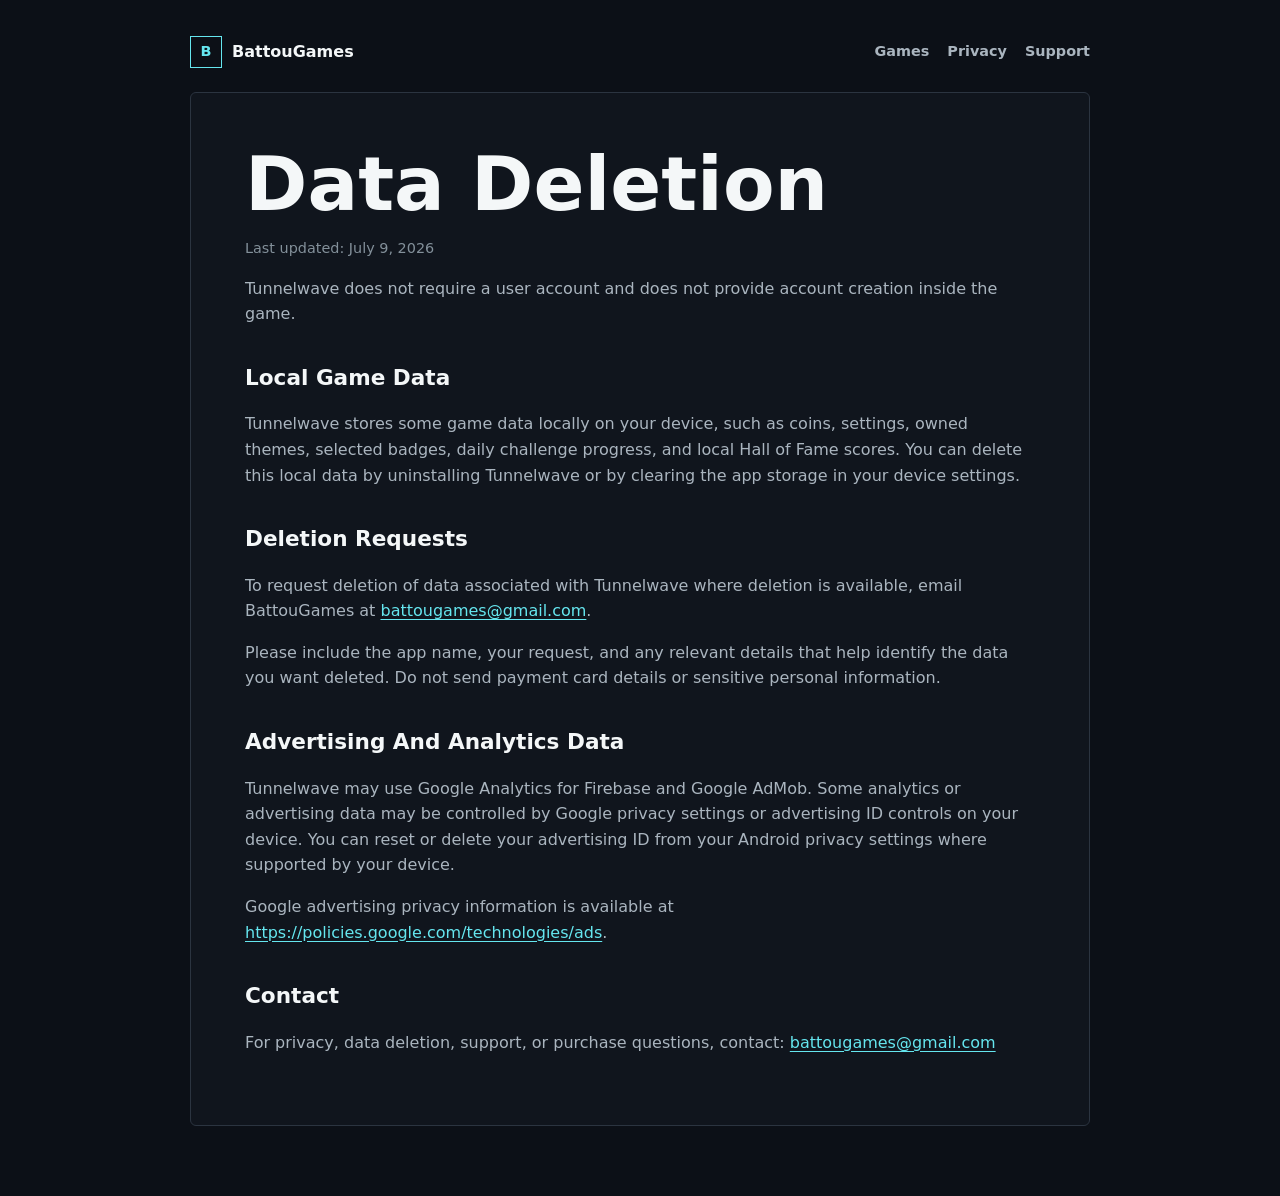
==== data-deletion.html @ 4039a965 "Update BattouGames site" ====
<!doctype html>
<html lang="en">
<head>
  <meta charset="utf-8">
  <meta name="viewport" content="width=device-width, initial-scale=1">
  <title>Tunnelwave Data Deletion | BattouGames</title>
  <meta name="description" content="Tunnelwave data deletion request instructions.">
  <link rel="stylesheet" href="styles.css">
</head>
<body>
  <main class="page page--narrow">
    <nav class="topnav" aria-label="Site navigation">
      <a class="brand" href="index.html"><span class="brand__mark" aria-hidden="true">B</span><span>BattouGames</span></a>
      <span class="topnav__links"><a href="index.html#games">Games</a><a href="privacy.html">Privacy</a><a href="support.html">Support</a></span>
    </nav>
    <article class="document">
      <h1>Data Deletion</h1>
      <p class="updated">Last updated: July 9, 2026</p>

      <p>Tunnelwave does not require a user account and does not provide account creation inside the game.</p>

      <h2>Local Game Data</h2>
      <p>Tunnelwave stores some game data locally on your device, such as coins, settings, owned themes, selected badges, daily challenge progress, and local Hall of Fame scores. You can delete this local data by uninstalling Tunnelwave or by clearing the app storage in your device settings.</p>

      <h2>Deletion Requests</h2>
      <p>To request deletion of data associated with Tunnelwave where deletion is available, email BattouGames at <a href="mailto:battougames@gmail.com">battougames@gmail.com</a>.</p>
      <p>Please include the app name, your request, and any relevant details that help identify the data you want deleted. Do not send payment card details or sensitive personal information.</p>

      <h2>Advertising And Analytics Data</h2>
      <p>Tunnelwave may use Google Analytics for Firebase and Google AdMob. Some analytics or advertising data may be controlled by Google privacy settings or advertising ID controls on your device. You can reset or delete your advertising ID from your Android privacy settings where supported by your device.</p>
      <p>Google advertising privacy information is available at <a href="https://policies.google.com/technologies/ads">https://policies.google.com/technologies/ads</a>.</p>

      <h2>Contact</h2>
      <p>For privacy, data deletion, support, or purchase questions, contact: <a href="mailto:battougames@gmail.com">battougames@gmail.com</a></p>
    </article>
  </main>
</body>
</html>
---- styles.css ----
:root {
  color-scheme: dark;
  --bg: #080b11;
  --surface: #10151d;
  --surface-strong: #171d26;
  --line: #2b3440;
  --text: #f4f7f8;
  --muted: #aab5bf;
  --cyan: #65e6ef;
  --magenta: #e758bd;
  --gold: #f3c94e;
  --red: #ef655f;
  --content: 1180px;
}

* {
  box-sizing: border-box;
}

html {
  scroll-behavior: smooth;
}

body {
  margin: 0;
  min-width: 320px;
  min-height: 100vh;
  background: var(--bg);
  color: var(--text);
  font-family: Inter, ui-sans-serif, system-ui, -apple-system, BlinkMacSystemFont, "Segoe UI", sans-serif;
  line-height: 1.6;
}

img {
  display: block;
  max-width: 100%;
}

a {
  color: inherit;
  text-decoration: none;
}

a:focus-visible,
button:focus-visible {
  outline: 3px solid var(--gold);
  outline-offset: 4px;
}

.skip-link {
  position: fixed;
  z-index: 100;
  top: 10px;
  left: 10px;
  padding: 10px 14px;
  background: var(--text);
  color: var(--bg);
  transform: translateY(-160%);
}

.skip-link:focus {
  transform: translateY(0);
}

.site-header {
  position: absolute;
  z-index: 10;
  top: 0;
  left: 0;
  display: flex;
  width: 100%;
  min-height: 72px;
  align-items: center;
  justify-content: space-between;
  gap: 28px;
  padding: 0 max(24px, calc((100vw - var(--content)) / 2));
  border-bottom: 1px solid rgba(255, 255, 255, 0.14);
  background: rgba(8, 11, 17, 0.78);
}

.brand {
  display: inline-flex;
  align-items: center;
  gap: 10px;
  font-weight: 800;
}

.brand__mark {
  display: grid;
  width: 32px;
  height: 32px;
  place-items: center;
  border: 1px solid var(--cyan);
  color: var(--cyan);
  font-size: 0.9rem;
}

.site-nav {
  display: flex;
  align-items: center;
  gap: 24px;
  color: #dbe3e7;
  font-size: 0.9rem;
  font-weight: 700;
}

.site-nav a:hover,
.site-footer a:hover,
.inline-links a:hover {
  color: var(--cyan);
}

.studio-hero {
  position: relative;
  display: flex;
  min-height: min(82svh, 820px);
  align-items: flex-end;
  overflow: hidden;
  padding: 150px max(24px, calc((100vw - var(--content)) / 2)) 96px;
  border-bottom: 1px solid var(--line);
}

.studio-hero__image,
.studio-hero__shade {
  position: absolute;
  inset: 0;
  width: 100%;
  height: 100%;
}

.studio-hero__image {
  object-fit: cover;
  object-position: center;
}

.studio-hero__shade {
  background: rgba(3, 6, 12, 0.67);
  box-shadow: inset 0 -220px 180px -90px #080b11;
}

.studio-hero__content {
  position: relative;
  z-index: 1;
  width: min(780px, 100%);
}

.eyebrow,
.project-kicker {
  margin: 0 0 12px;
  color: var(--cyan);
  font-size: 0.78rem;
  font-weight: 800;
  text-transform: uppercase;
}

h1,
h2,
h3,
p {
  overflow-wrap: anywhere;
}

h1 {
  max-width: 100%;
  margin: 0;
  font-size: clamp(3.4rem, 9vw, 7.4rem);
  line-height: 0.94;
  overflow-wrap: normal;
  word-break: normal;
}

.hero-copy {
  width: min(640px, 100%);
  margin: 24px 0 0;
  color: #e6ecef;
  font-size: clamp(1.1rem, 2.2vw, 1.45rem);
}

.actions,
.contact-actions,
.inline-links {
  display: flex;
  flex-wrap: wrap;
  gap: 12px;
}

.actions {
  margin-top: 34px;
}

.button {
  display: inline-flex;
  min-height: 46px;
  align-items: center;
  justify-content: center;
  padding: 11px 18px;
  border: 1px solid transparent;
  border-radius: 4px;
  font-weight: 800;
}

.button--primary {
  background: var(--cyan);
  color: #061014;
}

.button--primary:hover {
  background: #a0f5f8;
}

.button--secondary {
  border-color: #89949f;
  background: rgba(8, 11, 17, 0.72);
}

.button--secondary:hover {
  border-color: var(--text);
  background: var(--surface);
}

.hero-next {
  position: absolute;
  z-index: 1;
  right: max(24px, calc((100vw - var(--content)) / 2));
  bottom: 28px;
  color: #d9e3e7;
  font-size: 0.84rem;
  font-weight: 700;
}

.hero-next::after {
  content: " ↓";
  color: var(--gold);
}

.section {
  padding: 92px max(24px, calc((100vw - var(--content)) / 2));
  border-bottom: 1px solid var(--line);
}

.section--games {
  background: #0c1017;
}

.section--portfolio {
  background: #12171f;
}

.section--about {
  display: grid;
  grid-template-columns: minmax(0, 0.8fr) minmax(0, 1.2fr);
  gap: 70px;
}

.section-heading {
  width: min(720px, 100%);
  margin-bottom: 38px;
}

.section-heading h2,
.contact-band h2 {
  margin: 0;
  font-size: clamp(2rem, 5vw, 4.2rem);
  line-height: 1.05;
}

.section-heading > p:last-child {
  margin: 18px 0 0;
  color: var(--muted);
  font-size: 1.05rem;
}

.featured-game {
  display: grid;
  grid-template-columns: minmax(0, 1.35fr) minmax(320px, 0.65fr);
  min-height: 420px;
  border: 1px solid var(--line);
  background: var(--surface);
}

.featured-game__media {
  min-height: 360px;
  overflow: hidden;
}

.featured-game__media img {
  width: 100%;
  height: 100%;
  object-fit: cover;
  object-position: center;
}

.featured-game__body {
  align-self: center;
  padding: 42px;
}

.featured-game h3,
.software-project h3 {
  margin: 12px 0 16px;
  font-size: clamp(2rem, 4vw, 3.2rem);
  line-height: 1;
}

.featured-game p,
.project p,
.software-project > p,
.about-copy {
  color: var(--muted);
}

.project-meta {
  display: flex;
  flex-wrap: wrap;
  align-items: center;
  gap: 12px;
  color: var(--muted);
  font-size: 0.78rem;
  font-weight: 700;
  text-transform: uppercase;
}

.status {
  padding: 3px 7px;
  border: 1px solid #687480;
  border-radius: 2px;
  color: #e4eaed;
}

.status--live {
  border-color: var(--cyan);
  color: var(--cyan);
}

.fact-list {
  display: flex;
  flex-wrap: wrap;
  gap: 8px;
  margin: 24px 0;
  padding: 0;
  list-style: none;
}

.fact-list li {
  padding: 5px 9px;
  border-left: 2px solid var(--magenta);
  background: #1b222b;
  color: #dce3e7;
  font-size: 0.8rem;
}

.inline-links {
  margin-top: 24px;
  color: var(--cyan);
  font-weight: 800;
}

.project-grid {
  display: grid;
  grid-template-columns: repeat(3, minmax(0, 1fr));
  gap: 14px;
  margin-top: 14px;
}

.project {
  position: relative;
  min-height: 250px;
  padding: 34px 28px 28px;
  overflow: hidden;
  border: 1px solid var(--line);
  border-radius: 6px;
  background: var(--surface);
}

.project__signal {
  position: absolute;
  top: 0;
  left: 0;
  width: 100%;
  height: 5px;
}

.project__signal--red {
  background: var(--red);
}

.project__signal--cyan {
  background: var(--cyan);
}

.project__signal--gold {
  background: var(--gold);
}

.project h3,
.capability-grid h3 {
  margin: 28px 0 10px;
  font-size: 1.35rem;
}

.software-project {
  display: grid;
  grid-template-columns: minmax(220px, 0.55fr) minmax(280px, 1fr);
  gap: 34px 60px;
  padding: 38px;
  border: 1px solid var(--line);
  background: #0c1118;
}

.software-project .fact-list {
  grid-column: 1 / -1;
  margin: 0;
}

.capability-grid {
  display: grid;
  grid-template-columns: repeat(3, minmax(0, 1fr));
  gap: 1px;
  margin-top: 28px;
  background: var(--line);
}

.capability-grid section {
  min-height: 190px;
  padding: 28px;
  background: var(--surface);
}

.capability-grid h3 {
  margin-top: 0;
}

.capability-grid p {
  color: var(--muted);
}

.about-copy {
  max-width: 680px;
  font-size: clamp(1.1rem, 2.2vw, 1.35rem);
}

.about-copy p:first-child {
  margin-top: 0;
  color: var(--text);
}

.contact-band {
  display: flex;
  align-items: flex-end;
  justify-content: space-between;
  gap: 40px;
  padding: 76px max(24px, calc((100vw - var(--content)) / 2));
  border-bottom: 5px solid var(--gold);
  background: #1a1f26;
}

.contact-band h2 {
  max-width: 700px;
}

.site-footer {
  display: flex;
  min-height: 88px;
  align-items: center;
  justify-content: space-between;
  gap: 20px;
  padding: 24px max(24px, calc((100vw - var(--content)) / 2));
  color: var(--muted);
  font-size: 0.86rem;
}

.site-footer nav {
  display: flex;
  gap: 20px;
}

.page--narrow {
  min-height: 100vh;
  padding: 36px 24px 70px;
  background: #0c1017;
}

.topnav {
  display: flex;
  width: min(900px, 100%);
  margin: 0 auto 24px;
  align-items: center;
  justify-content: space-between;
  gap: 16px;
}

.topnav__links {
  display: flex;
  flex-wrap: wrap;
  gap: 18px;
  color: var(--muted);
  font-size: 0.9rem;
  font-weight: 700;
}

.topnav__links a:hover {
  color: var(--cyan);
}

.document {
  width: min(900px, 100%);
  margin: 0 auto;
  padding: clamp(26px, 5vw, 54px);
  border: 1px solid var(--line);
  border-radius: 6px;
  background: var(--surface);
  color: var(--muted);
}

.document h1 {
  margin: 0;
  color: var(--text);
  font-size: clamp(2.3rem, 8vw, 4.7rem);
  line-height: 1;
}

.document h2 {
  margin: 34px 0 10px;
  color: var(--text);
  font-size: 1.35rem;
}

.document a {
  color: var(--cyan);
  text-decoration: underline;
  text-underline-offset: 3px;
}

.updated {
  color: #83909a;
  font-size: 0.9rem;
}

@media (max-width: 900px) {
  .site-header {
    position: relative;
    flex-direction: column;
    align-items: flex-start;
    padding-top: 18px;
    padding-bottom: 18px;
  }

  .site-nav {
    width: 100%;
    gap: 18px;
    overflow-x: auto;
  }

  .studio-hero {
    min-height: 690px;
    padding-top: 110px;
  }

  .featured-game,
  .software-project,
  .section--about {
    grid-template-columns: 1fr;
  }

  .featured-game__body {
    padding: 32px;
  }

  .project-grid,
  .capability-grid {
    grid-template-columns: 1fr;
  }

  .software-project .fact-list {
    grid-column: auto;
  }

  .contact-band {
    align-items: flex-start;
    flex-direction: column;
  }
}

@media (max-width: 560px) {
  .site-nav {
    font-size: 0.82rem;
  }

  .studio-hero {
    min-height: 620px;
    padding-bottom: 88px;
  }

  .studio-hero h1 {
    font-size: clamp(2.7rem, 12.2vw, 3.05rem);
  }

  .studio-hero__image {
    object-position: 57% center;
  }

  .hero-next {
    right: 24px;
    left: 24px;
  }

  .section {
    padding-top: 68px;
    padding-bottom: 68px;
  }

  .featured-game__media {
    min-height: 220px;
  }

  .featured-game__body,
  .software-project,
  .project {
    padding: 26px 22px;
  }

  .contact-actions,
  .contact-actions .button {
    width: 100%;
  }

  .site-footer {
    align-items: flex-start;
    flex-direction: column;
  }

  .topnav {
    align-items: flex-start;
    flex-direction: column;
  }
}
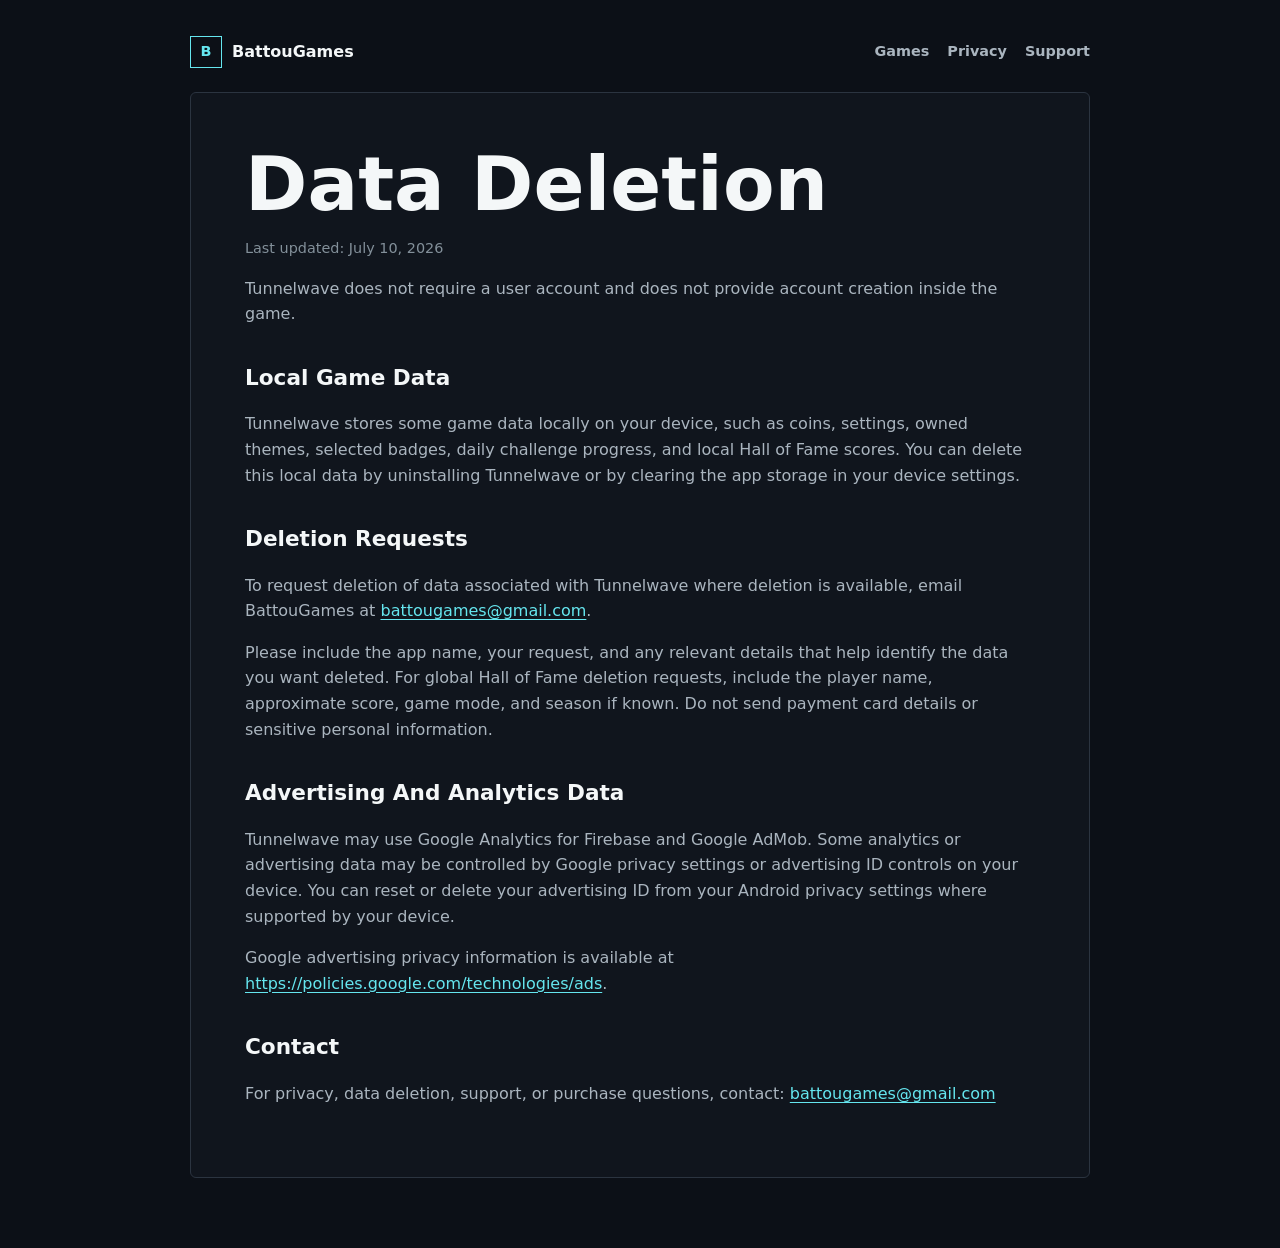
==== commit 40eb04f3: "Update privacy pages for global leaderboard" ====
--- a/data-deletion.html
+++ b/data-deletion.html
@@ -15,7 +15,7 @@
     </nav>
     <article class="document">
       <h1>Data Deletion</h1>
-      <p class="updated">Last updated: July 9, 2026</p>
+      <p class="updated">Last updated: July 10, 2026</p>
 
       <p>Tunnelwave does not require a user account and does not provide account creation inside the game.</p>
 
@@ -24,7 +24,7 @@
 
       <h2>Deletion Requests</h2>
       <p>To request deletion of data associated with Tunnelwave where deletion is available, email BattouGames at <a href="mailto:battougames@gmail.com">battougames@gmail.com</a>.</p>
-      <p>Please include the app name, your request, and any relevant details that help identify the data you want deleted. Do not send payment card details or sensitive personal information.</p>
+      <p>Please include the app name, your request, and any relevant details that help identify the data you want deleted. For global Hall of Fame deletion requests, include the player name, approximate score, game mode, and season if known. Do not send payment card details or sensitive personal information.</p>
 
       <h2>Advertising And Analytics Data</h2>
       <p>Tunnelwave may use Google Analytics for Firebase and Google AdMob. Some analytics or advertising data may be controlled by Google privacy settings or advertising ID controls on your device. You can reset or delete your advertising ID from your Android privacy settings where supported by your device.</p>
--- a/styles.css
+++ b/styles.css
@@ -469,6 +469,28 @@
   font-size: 0.86rem;
 }
 
+.footer-branding {
+  display: flex;
+  align-items: center;
+  flex-wrap: wrap;
+  gap: 18px;
+}
+
+.pixelpicked-badge {
+  display: inline-flex;
+  align-items: center;
+  opacity: 0.9;
+}
+
+.pixelpicked-badge:hover {
+  opacity: 1;
+}
+
+.pixelpicked-badge img {
+  width: 250px;
+  height: 54px;
+}
+
 .site-footer nav {
   display: flex;
   gap: 20px;
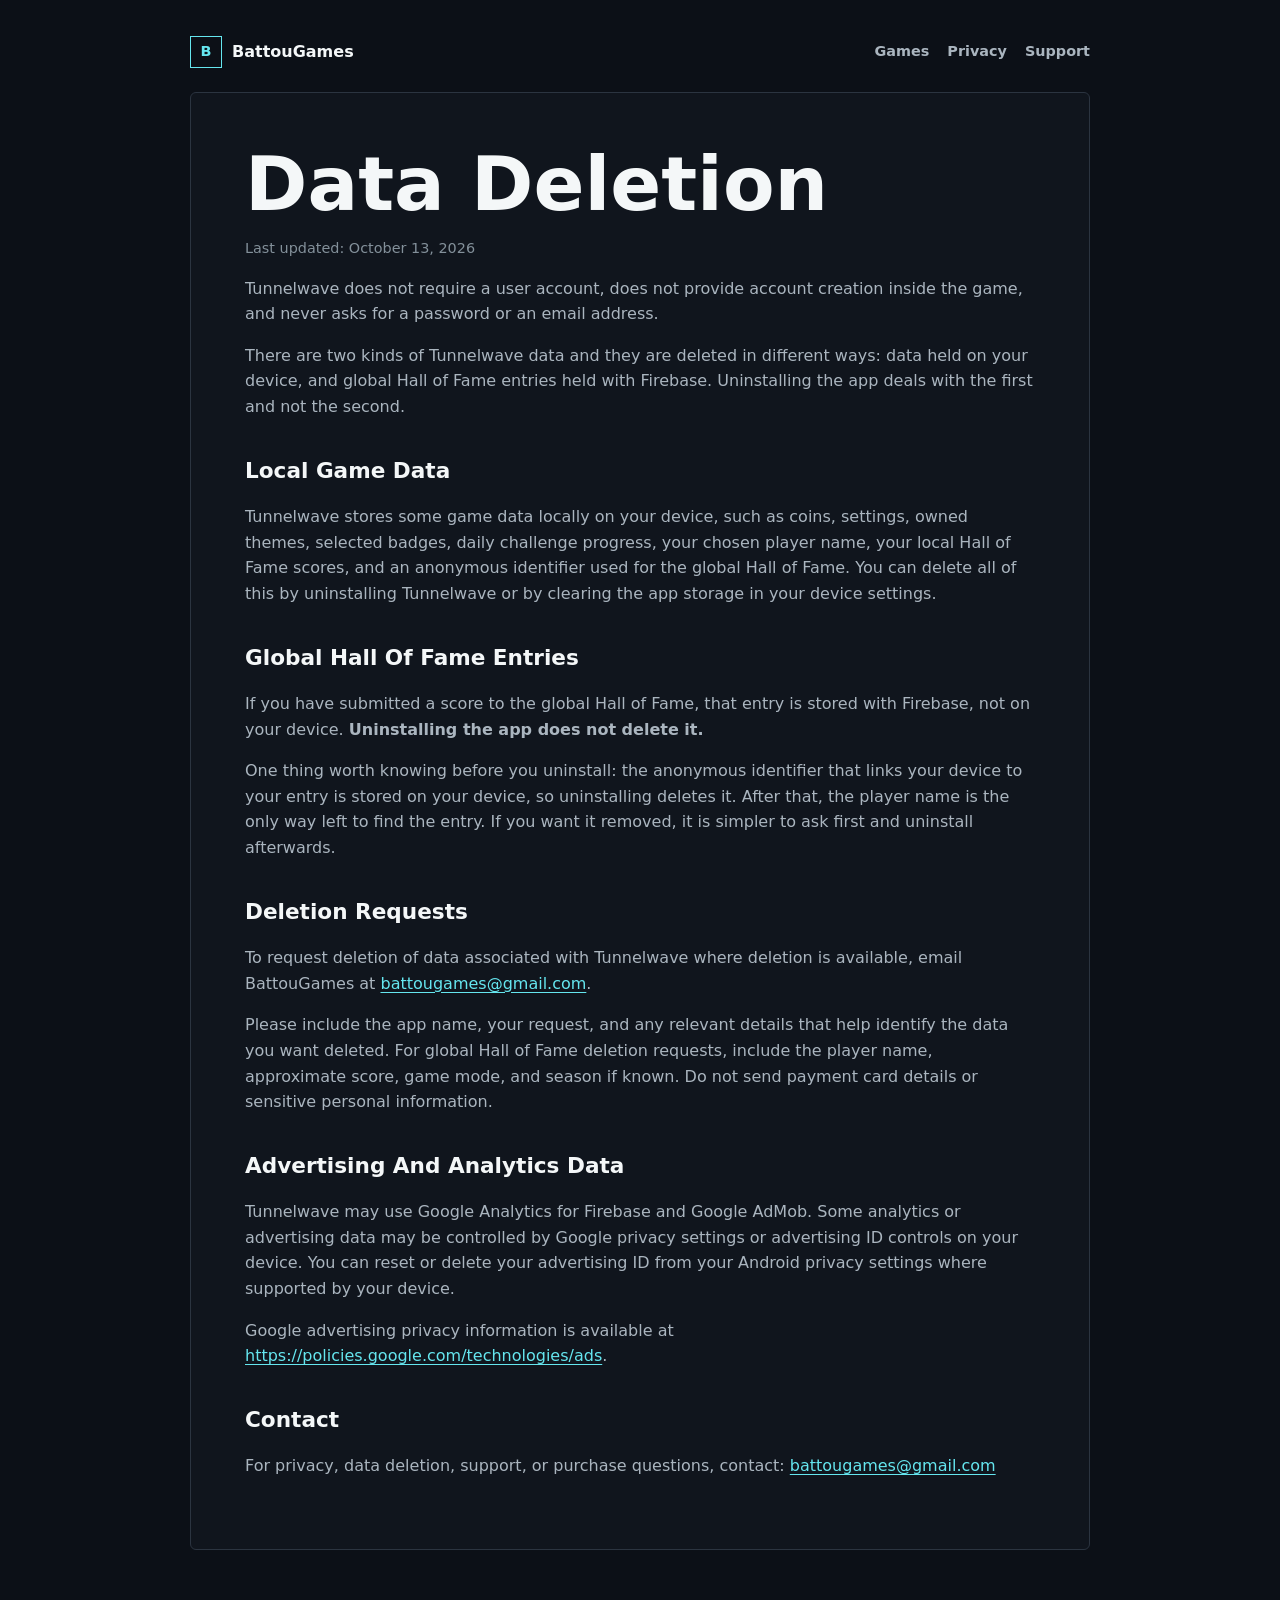
==== commit 901d12a3: "Say that uninstalling does not remove a Hall of Fame entry Both pages described the global Hall of F" ====
--- a/data-deletion.html
+++ b/data-deletion.html
@@ -15,12 +15,17 @@
     </nav>
     <article class="document">
       <h1>Data Deletion</h1>
-      <p class="updated">Last updated: July 10, 2026</p>
+      <p class="updated">Last updated: October 13, 2026</p>
 
-      <p>Tunnelwave does not require a user account and does not provide account creation inside the game.</p>
+      <p>Tunnelwave does not require a user account, does not provide account creation inside the game, and never asks for a password or an email address.</p>
+      <p>There are two kinds of Tunnelwave data and they are deleted in different ways: data held on your device, and global Hall of Fame entries held with Firebase. Uninstalling the app deals with the first and not the second.</p>
 
       <h2>Local Game Data</h2>
-      <p>Tunnelwave stores some game data locally on your device, such as coins, settings, owned themes, selected badges, daily challenge progress, and local Hall of Fame scores. You can delete this local data by uninstalling Tunnelwave or by clearing the app storage in your device settings.</p>
+      <p>Tunnelwave stores some game data locally on your device, such as coins, settings, owned themes, selected badges, daily challenge progress, your chosen player name, your local Hall of Fame scores, and an anonymous identifier used for the global Hall of Fame. You can delete all of this by uninstalling Tunnelwave or by clearing the app storage in your device settings.</p>
+
+      <h2>Global Hall Of Fame Entries</h2>
+      <p>If you have submitted a score to the global Hall of Fame, that entry is stored with Firebase, not on your device. <strong>Uninstalling the app does not delete it.</strong></p>
+      <p>One thing worth knowing before you uninstall: the anonymous identifier that links your device to your entry is stored on your device, so uninstalling deletes it. After that, the player name is the only way left to find the entry. If you want it removed, it is simpler to ask first and uninstall afterwards.</p>
 
       <h2>Deletion Requests</h2>
       <p>To request deletion of data associated with Tunnelwave where deletion is available, email BattouGames at <a href="mailto:battougames@gmail.com">battougames@gmail.com</a>.</p>
